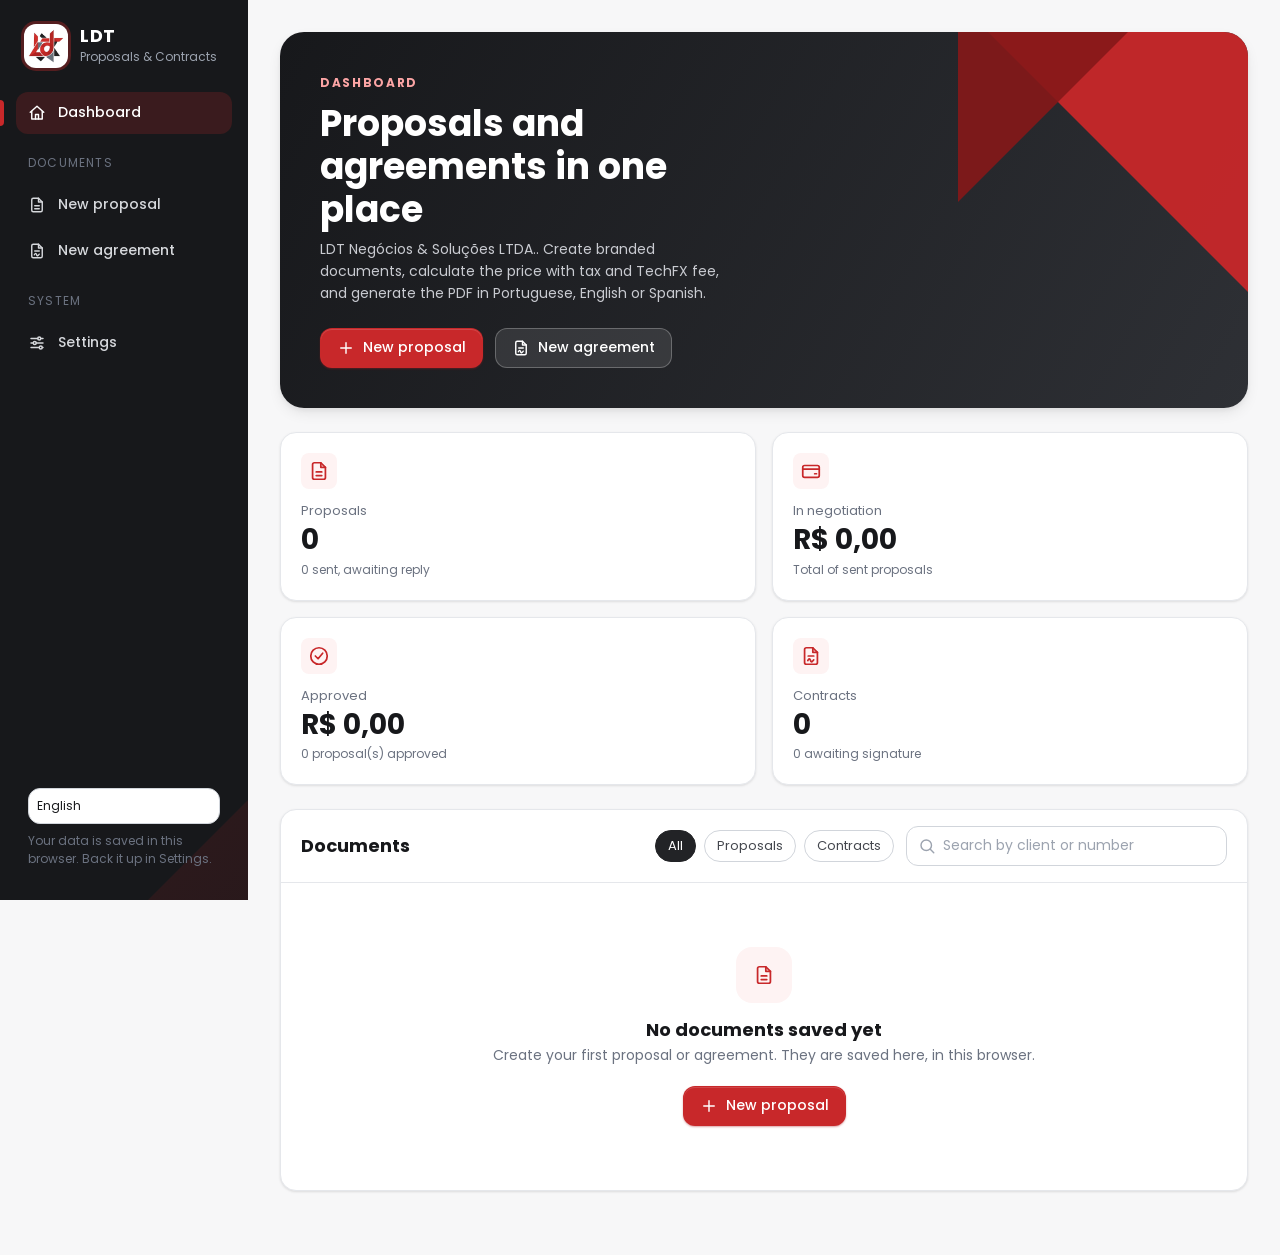
==== index.html @ de551b63 "Atualizacao 13-11-2026 21:10" ====
<!doctype html>
<html lang="pt-BR">
<head>
<meta charset="utf-8">
<meta name="viewport" content="width=device-width,initial-scale=1">
<title>Painel · LDT Propostas &amp; Contratos</title>
<meta name="description" content="Sistema interno da LDT Negócios &amp; Soluções para criar propostas comerciais e contratos.">
<meta name="robots" content="noindex,nofollow">
<meta name="theme-color" content="#17181B">
<link rel="icon" type="image/png" href="assets/img/favicon.png">
<link rel="apple-touch-icon" href="assets/img/apple-touch-icon.png">
<link rel="preload" href="assets/fonts/poppins-400.woff" as="font" type="font/woff" crossorigin>
<link rel="stylesheet" href="assets/css/tokens.css">
<link rel="stylesheet" href="assets/css/base.css">
<link rel="stylesheet" href="assets/css/app.css">
<link rel="stylesheet" href="assets/css/documents.css">
</head>
<body data-root="">
<noscript><p style="padding:24px">Este sistema precisa de JavaScript para funcionar.</p></noscript>
<div id="content" tabindex="-1">
  <div class="page">
    <section class="hero" aria-labelledby="h-hero">
      <span class="eyebrow">Painel</span>
      <h1 id="h-hero">Propostas e contratos num só lugar</h1>
      <p><span id="hero-name">LDT</span>. Crie documentos com a sua marca, calcule o preço com imposto e taxa da TechFX e gere o PDF em português, inglês ou espanhol.</p>
      <div class="hero-actions">
        <a class="btn btn-primary" href="proposta/index.html"><svg class="i" aria-hidden="true"><use href="#i-plus"/></svg>Nova proposta</a>
        <a class="btn btn-secondary" href="contrato/index.html"><svg class="i" aria-hidden="true"><use href="#i-contract"/></svg>Novo contrato</a>
      </div>
    </section>

    <section class="kpis" id="kpis" aria-label="Resumo"></section>

    <section class="card" aria-labelledby="h-docs">
      <div class="list-head">
        <h2 id="h-docs">Documentos</h2>
        <div role="group" aria-label="Filtrar por tipo" style="display:flex;gap:8px">
          <button class="chip" data-filter="todos" aria-pressed="true">Todos</button>
          <button class="chip" data-filter="proposta" aria-pressed="false">Propostas</button>
          <button class="chip" data-filter="contrato" aria-pressed="false">Contratos</button>
        </div>
        <label class="search"><span class="sr-only">Buscar documentos</span><svg class="i" aria-hidden="true"><use href="#i-search"/></svg><input id="q" type="text" placeholder="Buscar por cliente ou número" autocomplete="off"></label>
      </div>
      <div id="list"></div>
    </section>
  </div>
</div>
<script src="assets/js/core/format.js"></script>
<script src="assets/js/core/store.js"></script>
<script src="assets/js/core/docs-i18n.js"></script>
<script src="assets/js/core/pricing.js"></script>
<script src="assets/js/core/i18n-dict.js"></script>
<script src="assets/js/core/i18n.js"></script>
<script src="assets/js/core/ui.js"></script>
<script src="assets/js/core/bridge.js"></script>
<script src="assets/js/modules/shell.js"></script>
<script src="assets/js/modules/dashboard.js"></script>
</body>
</html>
---- assets/css/tokens.css ----
/* ==========================================================================
   LDT · Design Tokens
   Paleta extraída da logo (vermelho, grafite e cinza). Escala de espaçamento
   de 4 px, motion entre 200 e 500 ms (Framework LDT · Módulo 3).
   ========================================================================== */
@font-face{font-family:"Poppins";font-style:normal;font-weight:400;font-display:swap;src:url("../fonts/poppins-400.woff") format("woff")}
@font-face{font-family:"Poppins";font-style:normal;font-weight:500;font-display:swap;src:url("../fonts/poppins-500.woff") format("woff")}
@font-face{font-family:"Poppins";font-style:normal;font-weight:700;font-display:swap;src:url("../fonts/poppins-700.woff") format("woff")}

:root{
  /* Cores · marca */
  --red-50:#FEF3F3; --red-100:#FBE3E3; --red-200:#F5BDBE;
  --red-500:#C8282A; --red-600:#A71F22; --red-700:#861819;
  /* Cores · neutras */
  --ink-950:#101113; --ink-900:#17181B; --ink-800:#222326; --ink-700:#2E3035; --ink-600:#44474E;
  --gray-500:#6B7280; --gray-400:#9CA3AF; --gray-300:#D1D5DB; --gray-200:#E5E7EB; --gray-100:#F1F2F4; --gray-50:#F7F7F8;
  --white:#FFFFFF;
  /* Cores · estados */
  --ok-700:#166534;   --ok-100:#DCFCE7;
  --warn-700:#92400E; --warn-100:#FEF3C7;
  --info-700:#1E40AF; --info-100:#DBEAFE;
  --danger-700:#991B1B; --danger-100:#FEE2E2;

  /* Tipografia */
  --font-sans:"Poppins",system-ui,-apple-system,"Segoe UI",Roboto,Arial,sans-serif;
  --fs-xs:.75rem; --fs-sm:.8125rem; --fs-md:.875rem; --fs-base:1rem; --fs-lg:1.125rem;
  --fs-xl:1.375rem; --fs-2xl:1.75rem; --fs-3xl:2.25rem;
  --lh-tight:1.2; --lh-base:1.55;

  /* Espaçamento (4 px) */
  --s-1:4px; --s-2:8px; --s-3:12px; --s-4:16px; --s-5:20px; --s-6:24px; --s-8:32px; --s-10:40px; --s-12:48px; --s-16:64px;

  /* Raios, sombras e motion */
  --r-sm:8px; --r-md:12px; --r-lg:16px; --r-xl:24px; --r-pill:999px;
  --sh-xs:0 1px 2px rgba(16,17,19,.06);
  --sh-sm:0 1px 3px rgba(16,17,19,.08),0 1px 2px rgba(16,17,19,.04);
  --sh-md:0 6px 16px -4px rgba(16,17,19,.12),0 2px 6px rgba(16,17,19,.05);
  --sh-lg:0 18px 40px -12px rgba(16,17,19,.25);
  --ease:cubic-bezier(.2,.7,.2,1);
  --t-fast:200ms; --t-base:300ms;

  /* Layout */
  --sidebar-w:248px; --form-w:460px; --bar-h:72px;
  --focus:0 0 0 3px rgba(200,40,42,.28);
}
@media (prefers-reduced-motion:reduce){:root{--t-fast:1ms;--t-base:1ms}}
---- assets/css/base.css ----
/* Reset + componentes base */
*,*::before,*::after{box-sizing:border-box}
*{margin:0}
html{-webkit-text-size-adjust:100%;text-size-adjust:100%}
body{font-family:var(--font-sans);font-size:var(--fs-md);line-height:var(--lh-base);color:var(--ink-800);background:var(--gray-50);-webkit-font-smoothing:antialiased;-webkit-print-color-adjust:exact;print-color-adjust:exact}
img,svg{display:block;max-width:100%}
button,input,select,textarea{font:inherit;color:inherit}
a{color:var(--red-600);text-decoration:none}
a:hover{text-decoration:underline}
h1,h2,h3,h4{line-height:var(--lh-tight);color:var(--ink-900);font-weight:700}
:focus-visible{outline:none;box-shadow:var(--focus);border-radius:var(--r-sm)}
.sr-only{position:absolute;width:1px;height:1px;margin:-1px;padding:0;overflow:hidden;clip:rect(0,0,0,0);white-space:nowrap;border:0}
.skip{position:absolute;left:-999px;top:8px;background:var(--ink-900);color:#fff;padding:var(--s-2) var(--s-4);border-radius:var(--r-sm);z-index:200}
.skip:focus{left:8px}
.i{width:18px;height:18px;flex:none;fill:none;stroke:currentColor;stroke-width:1.9;stroke-linecap:round;stroke-linejoin:round}
.i-lg{width:22px;height:22px}

/* Botões */
.btn{display:inline-flex;align-items:center;justify-content:center;gap:var(--s-2);min-height:40px;padding:0 var(--s-4);border:1px solid transparent;border-radius:var(--r-md);font-weight:500;font-size:var(--fs-md);cursor:pointer;white-space:nowrap;transition:background var(--t-fast) var(--ease),border-color var(--t-fast) var(--ease),box-shadow var(--t-fast) var(--ease),transform var(--t-fast) var(--ease);text-decoration:none}
.btn:hover{text-decoration:none}
.btn:active{transform:translateY(1px)}
.btn-primary{background:var(--red-500);color:#fff;box-shadow:0 1px 2px rgba(167,31,34,.4),inset 0 1px 0 rgba(255,255,255,.14)}
.btn-primary:hover{background:var(--red-600)}
.btn-dark{background:var(--ink-800);color:#fff}.btn-dark:hover{background:var(--ink-950)}
.btn-secondary{background:#fff;color:var(--ink-800);border-color:var(--gray-300);box-shadow:var(--sh-xs)}
.btn-secondary:hover{border-color:var(--gray-400);background:var(--gray-50)}
.btn-ghost{background:transparent;color:var(--ink-600)}
.btn-ghost:hover{background:var(--gray-100)}
.btn-danger{background:#fff;color:var(--danger-700);border-color:var(--red-200)}
.btn-danger:hover{background:var(--danger-100)}
.btn-sm{min-height:32px;padding:0 var(--s-3);font-size:var(--fs-sm);border-radius:var(--r-sm)}
.btn-block{width:100%}
.btn[disabled]{opacity:.5;cursor:not-allowed}
.icon-btn{display:inline-grid;place-items:center;width:32px;height:32px;border:0;border-radius:var(--r-sm);background:transparent;color:var(--gray-500);cursor:pointer;transition:background var(--t-fast) var(--ease),color var(--t-fast) var(--ease)}
.icon-btn:hover{background:var(--gray-100);color:var(--ink-800)}
.icon-btn.danger:hover{background:var(--danger-100);color:var(--danger-700)}

/* Campos */
.field{display:flex;flex-direction:column;gap:6px;margin-top:var(--s-3)}
.field:first-child{margin-top:0}
.field>span,.field>label{font-size:var(--fs-xs);font-weight:500;color:var(--gray-500);letter-spacing:.02em}
.field small{font-size:var(--fs-xs);color:var(--gray-500);line-height:1.4}
.field small.warn{color:var(--warn-700)}
input[type=text],input[type=date],input[type=email],input[type=tel],input[type=number],input:not([type]),select,textarea{width:100%;min-height:40px;padding:8px 12px;border:1px solid var(--gray-300);border-radius:var(--r-md);background:#fff;font-size:var(--fs-md);transition:border-color var(--t-fast) var(--ease),box-shadow var(--t-fast) var(--ease)}
textarea{resize:vertical;min-height:88px;line-height:1.5}
input:hover,select:hover,textarea:hover{border-color:var(--gray-400)}
input:focus,select:focus,textarea:focus{outline:none;border-color:var(--red-500);box-shadow:var(--focus)}
input::placeholder,textarea::placeholder{color:var(--gray-400)}
select{appearance:none;background-image:url("data:image/svg+xml,%3Csvg xmlns='http://www.w3.org/2000/svg' width='16' height='16' viewBox='0 0 24 24' fill='none' stroke='%236B7280' stroke-width='2' stroke-linecap='round' stroke-linejoin='round'%3E%3Cpath d='M6 9l6 6 6-6'/%3E%3C/svg%3E");background-repeat:no-repeat;background-position:right 10px center;padding-right:34px}
.row{display:grid;grid-template-columns:1fr 1fr;gap:var(--s-3)}
.row.three{grid-template-columns:repeat(3,1fr)}
.check{display:flex;align-items:flex-start;gap:var(--s-2);margin-top:var(--s-3);font-size:var(--fs-md);color:var(--ink-700);cursor:pointer}
.check input{width:18px;height:18px;margin-top:2px;accent-color:var(--red-500);flex:none}
.hint{font-size:var(--fs-xs);color:var(--gray-500);margin-top:var(--s-2);line-height:1.45}
.sub{font-size:var(--fs-xs);font-weight:700;letter-spacing:.08em;text-transform:uppercase;color:var(--red-600);margin:var(--s-5) 0 0}

/* Cards, badges, tabelas */
.card{background:#fff;border:1px solid var(--gray-200);border-radius:var(--r-lg);box-shadow:var(--sh-sm)}
.badge{display:inline-flex;align-items:center;gap:6px;padding:2px 10px;border-radius:var(--r-pill);font-size:var(--fs-xs);font-weight:500;background:var(--gray-100);color:var(--ink-600)}
.badge::before{content:"";width:6px;height:6px;border-radius:50%;background:currentColor}
.badge.ok{background:var(--ok-100);color:var(--ok-700)}
.badge.warn{background:var(--warn-100);color:var(--warn-700)}
.badge.info{background:var(--info-100);color:var(--info-700)}
.badge.danger{background:var(--danger-100);color:var(--danger-700)}
.badge.red{background:var(--red-100);color:var(--red-700)}
.chip{display:inline-flex;align-items:center;min-height:32px;padding:0 var(--s-3);border:1px solid var(--gray-300);border-radius:var(--r-pill);background:#fff;font-size:var(--fs-sm);cursor:pointer;color:var(--ink-600);transition:all var(--t-fast) var(--ease)}
.chip:hover{border-color:var(--gray-400)}
.chip[aria-pressed=true]{background:var(--ink-800);border-color:var(--ink-800);color:#fff}

/* Modal e toast */
.modal-back{position:fixed;inset:0;background:rgba(16,17,19,.55);display:grid;place-items:center;padding:var(--s-4);z-index:100;animation:fade var(--t-fast) var(--ease)}
.modal{width:min(440px,100%);background:#fff;border-radius:var(--r-xl);box-shadow:var(--sh-lg);padding:var(--s-6);animation:pop var(--t-base) var(--ease)}
.modal h2{font-size:var(--fs-lg);margin-bottom:var(--s-2)}
.modal p{color:var(--gray-500);font-size:var(--fs-md)}
.modal-actions{display:flex;justify-content:flex-end;gap:var(--s-2);margin-top:var(--s-6)}
.toasts{position:fixed;right:var(--s-4);bottom:var(--s-4);display:flex;flex-direction:column;gap:var(--s-2);z-index:150;max-width:min(380px,calc(100vw - 32px))}
.toast{display:flex;gap:var(--s-3);align-items:flex-start;background:var(--ink-900);color:#fff;padding:var(--s-3) var(--s-4);border-radius:var(--r-md);box-shadow:var(--sh-lg);font-size:var(--fs-md);animation:slide var(--t-base) var(--ease)}
.toast.ok .i{color:#86EFAC}.toast.err .i{color:#FCA5A5}.toast.warn .i{color:#FCD34D}
@keyframes fade{from{opacity:0}to{opacity:1}}
@keyframes pop{from{opacity:0;transform:translateY(8px) scale(.98)}to{opacity:1;transform:none}}
@keyframes slide{from{opacity:0;transform:translateX(16px)}to{opacity:1;transform:none}}
---- assets/css/app.css ----
/* App shell, painel, editor */
.app{display:grid;grid-template-columns:var(--sidebar-w) minmax(0,1fr);min-height:100vh}
.sidebar{position:sticky;top:0;height:100vh;display:flex;flex-direction:column;background:var(--ink-900);color:#fff;padding:var(--s-5) var(--s-4);overflow:hidden}
.sidebar::before{content:"";position:absolute;inset:auto -60px -60px auto;width:220px;height:220px;background:linear-gradient(135deg,var(--red-500),var(--red-700));clip-path:polygon(100% 0,100% 100%,0 100%);opacity:.14;pointer-events:none}
.brand{display:flex;align-items:center;gap:var(--s-3);padding:var(--s-1) var(--s-2) var(--s-6);color:#fff;text-decoration:none}
.brand:hover{text-decoration:none}
.brand-mark{display:grid;place-items:center;width:44px;height:44px;border-radius:var(--r-md);background:#fff;overflow:hidden;box-shadow:0 0 0 3px rgba(200,40,42,.35)}
.brand-mark img{width:36px;height:36px;object-fit:contain}
.brand-text b{display:block;font-size:var(--fs-lg);letter-spacing:.04em;line-height:1.1}
.brand-text small{display:block;font-size:var(--fs-xs);color:var(--gray-400);margin-top:2px}
.nav{display:flex;flex-direction:column;gap:var(--s-1)}
.nav-label{font-size:var(--fs-xs);letter-spacing:.1em;text-transform:uppercase;color:var(--gray-500);padding:var(--s-4) var(--s-3) var(--s-2)}
.nav a{position:relative;display:flex;align-items:center;gap:var(--s-3);padding:10px var(--s-3);border-radius:var(--r-md);color:#D6D8DC;font-weight:500;text-decoration:none;transition:background var(--t-fast) var(--ease),color var(--t-fast) var(--ease)}
.nav a:hover{background:rgba(255,255,255,.07);color:#fff}
.nav a[aria-current=page]{background:rgba(200,40,42,.2);color:#fff}
.nav a[aria-current=page]::before{content:"";position:absolute;left:-16px;top:8px;bottom:8px;width:4px;border-radius:0 4px 4px 0;background:var(--red-500)}
.lang select{width:100%;min-height:36px;border:1px solid var(--gray-300);border-radius:var(--r-md);background:#fff;padding:0 8px;font:inherit;color:var(--ink-900);margin-bottom:var(--s-2)}
.sidebar-foot{margin-top:auto;padding:var(--s-3);font-size:var(--fs-xs);color:var(--gray-500);line-height:1.5;position:relative}
.main{min-width:0}
.page{max-width:1180px;margin:0 auto;padding:var(--s-8) var(--s-8) var(--s-16)}
.page-head{display:flex;justify-content:space-between;align-items:flex-end;gap:var(--s-4);flex-wrap:wrap;margin-bottom:var(--s-6)}
.page-head h1{font-size:var(--fs-2xl)}
.page-head p{color:var(--gray-500);margin-top:var(--s-1)}

/* Painel */
.hero{position:relative;overflow:hidden;border-radius:var(--r-xl);background:linear-gradient(120deg,var(--ink-900) 0%,var(--ink-700) 100%);color:#fff;padding:var(--s-10) var(--s-10);margin-bottom:var(--s-6);box-shadow:var(--sh-md)}
.hero::before{content:"";position:absolute;right:-40px;top:-60px;width:360px;height:360px;background:var(--red-500);clip-path:polygon(100% 0,100% 100%,0 0);opacity:.95}
.hero::after{content:"";position:absolute;right:120px;top:0;width:170px;height:170px;background:var(--red-700);clip-path:polygon(0 0,100% 0,0 100%);opacity:.9}
.hero>*{position:relative;z-index:1}
.hero .eyebrow{font-size:var(--fs-xs);letter-spacing:.14em;text-transform:uppercase;color:#FCA5A5;font-weight:700}
.hero h1{color:#fff;font-size:var(--fs-3xl);margin:var(--s-2) 0 var(--s-2);max-width:18ch}
.hero p{color:#C9CBD1;max-width:46ch}
.hero-actions{display:flex;gap:var(--s-3);flex-wrap:wrap;margin-top:var(--s-6)}
.hero .btn-secondary{background:rgba(255,255,255,.1);color:#fff;border-color:rgba(255,255,255,.25);box-shadow:none}
.hero .btn-secondary:hover{background:rgba(255,255,255,.18)}
.kpis{display:grid;grid-template-columns:repeat(4,1fr);gap:var(--s-4);margin-bottom:var(--s-6)}
.kpi{padding:var(--s-5);position:relative;overflow:hidden}
.kpi .k-icon{display:grid;place-items:center;width:36px;height:36px;border-radius:var(--r-sm);background:var(--red-50);color:var(--red-500);margin-bottom:var(--s-3)}
.kpi .k-label{font-size:var(--fs-sm);color:var(--gray-500)}
.kpi .k-value{font-size:var(--fs-2xl);font-weight:700;color:var(--ink-900);line-height:1.2;margin-top:2px;font-variant-numeric:tabular-nums}
.kpi .k-note{font-size:var(--fs-xs);color:var(--gray-500);margin-top:var(--s-1)}
.list-head{display:flex;gap:var(--s-3);align-items:center;flex-wrap:wrap;padding:var(--s-4) var(--s-5);border-bottom:1px solid var(--gray-200)}
.list-head h2{font-size:var(--fs-lg);margin-right:auto}
.search{position:relative;min-width:220px}
.search .i{position:absolute;left:12px;top:11px;color:var(--gray-400)}
.search input{padding-left:36px}
.table-wrap{overflow-x:auto}
table.list{width:100%;border-collapse:collapse}
table.list th{text-align:left;font-size:var(--fs-xs);font-weight:500;letter-spacing:.05em;text-transform:uppercase;color:var(--gray-500);padding:var(--s-3) var(--s-5);background:var(--gray-50);border-bottom:1px solid var(--gray-200);white-space:nowrap}
table.list td{padding:var(--s-3) var(--s-5);border-bottom:1px solid var(--gray-100);vertical-align:middle}
table.list tr:last-child td{border-bottom:0}
table.list tbody tr{transition:background var(--t-fast) var(--ease)}
table.list tbody tr:hover{background:var(--gray-50)}
.doc-title{display:flex;align-items:center;gap:var(--s-3);min-width:220px}
.doc-ico{display:grid;place-items:center;width:36px;height:36px;border-radius:var(--r-sm);flex:none}
.doc-ico.proposta{background:var(--red-50);color:var(--red-500)}
.doc-ico.contrato{background:var(--gray-100);color:var(--ink-700)}
.doc-title a{font-weight:500;color:var(--ink-900)}
.doc-title small{display:block;color:var(--gray-500);font-size:var(--fs-xs)}
.num{font-variant-numeric:tabular-nums;white-space:nowrap}
.row-actions{display:flex;gap:2px;justify-content:flex-end}
.status-select{min-height:32px;padding:2px 30px 2px 10px;font-size:var(--fs-sm);border-radius:var(--r-pill)}
.empty{text-align:center;padding:var(--s-16) var(--s-6);color:var(--gray-500)}
.empty .e-ico{display:grid;place-items:center;width:56px;height:56px;margin:0 auto var(--s-4);border-radius:var(--r-lg);background:var(--red-50);color:var(--red-500)}
.empty h3{font-size:var(--fs-lg);margin-bottom:var(--s-1)}
.empty .btn{margin-top:var(--s-5)}

/* Configurações */
.cfg-grid{display:grid;grid-template-columns:repeat(2,minmax(0,1fr));gap:var(--s-6);align-items:start}
.cfg-card{padding:var(--s-6)}
.cfg-card h2{font-size:var(--fs-lg);margin-bottom:var(--s-1)}
.cfg-card>p{color:var(--gray-500);margin-bottom:var(--s-4)}
.cfg-card.wide{grid-column:1/-1}
.backup-actions{display:flex;gap:var(--s-3);flex-wrap:wrap;margin-top:var(--s-4)}

/* Editor */
.editor{display:flex;flex-direction:column;height:100vh;min-width:0}
.editor-bar{display:flex;align-items:center;justify-content:space-between;gap:var(--s-4);min-height:var(--bar-h);padding:var(--s-3) var(--s-6);background:#fff;border-bottom:1px solid var(--gray-200);flex-wrap:wrap}
.bar-title{font-size:var(--fs-lg)}
.bar-sub{font-size:var(--fs-xs);color:var(--gray-500);display:flex;gap:var(--s-2);align-items:center}
.bar-actions{display:flex;gap:var(--s-2);align-items:center;flex-wrap:wrap}
.bar-actions .status-select{min-width:150px}
.editor-body{flex:1;min-height:0;display:grid;grid-template-columns:var(--form-w) minmax(0,1fr)}
.form-panel{overflow-y:auto;background:#fff;border-right:1px solid var(--gray-200);padding:var(--s-4) var(--s-4) var(--s-16)}
.preview-panel{position:relative;overflow:auto;background:var(--gray-200);background-image:radial-gradient(var(--gray-300) 1px,transparent 1px);background-size:18px 18px;padding:var(--s-8) var(--s-6) var(--s-16)}
.preview-toolbar{position:sticky;top:0;z-index:5;display:flex;justify-content:center;margin:calc(-1*var(--s-4)) 0 var(--s-4)}
.zoom{display:flex;align-items:center;gap:2px;background:var(--ink-900);color:#fff;border-radius:var(--r-pill);padding:4px;box-shadow:var(--sh-md)}
.zoom button{border:0;background:transparent;color:#fff;min-width:32px;height:32px;border-radius:var(--r-pill);cursor:pointer;font-weight:500}
.zoom button:hover{background:rgba(255,255,255,.14)}
.zoom output{min-width:52px;text-align:center;font-size:var(--fs-sm);font-variant-numeric:tabular-nums}
.pending{display:inline-flex;align-items:center;gap:6px;margin-left:var(--s-3);font-size:var(--fs-xs);padding:2px 10px;border-radius:var(--r-pill);background:var(--warn-100);color:var(--warn-700)}
.doc-viewport{display:flex;flex-direction:column;align-items:center;gap:var(--s-6);transform-origin:top center}
.mobile-tabs{display:none}

/* Acordeões do formulário */
.acc{border:1px solid var(--gray-200);border-radius:var(--r-lg);margin-bottom:var(--s-3);background:#fff;transition:box-shadow var(--t-fast) var(--ease)}
.acc[open]{box-shadow:var(--sh-sm);border-color:var(--gray-300)}
.acc>summary{display:flex;align-items:center;gap:var(--s-3);padding:var(--s-3) var(--s-4);cursor:pointer;list-style:none;font-weight:500;color:var(--ink-900);border-radius:var(--r-lg)}
.acc>summary::-webkit-details-marker{display:none}
.acc>summary .step{display:grid;place-items:center;width:26px;height:26px;border-radius:50%;background:var(--gray-100);color:var(--ink-600);font-size:var(--fs-xs);font-weight:700;flex:none}
.acc[open]>summary .step{background:var(--red-500);color:#fff}
.acc>summary .chev{margin-left:auto;color:var(--gray-400);transition:transform var(--t-fast) var(--ease)}
.acc[open]>summary .chev{transform:rotate(180deg)}
.acc-body{padding:0 var(--s-4) var(--s-5)}
.calc-card{margin-top:var(--s-4);border:1px solid var(--gray-200);border-radius:var(--r-md);background:var(--gray-50);padding:var(--s-3) var(--s-4)}
.calc-card h4{font-size:var(--fs-sm);color:var(--red-600);margin-bottom:var(--s-2)}
.ln{display:flex;justify-content:space-between;gap:var(--s-2);font-size:var(--fs-sm);padding:3px 0;color:var(--gray-500)}
.ln b{color:var(--ink-900)}
.ln.tot{border-top:1px solid var(--gray-300);margin-top:var(--s-2);padding-top:var(--s-2);font-weight:700;color:var(--red-600)}
table.ct{width:100%;border-collapse:collapse;margin-top:var(--s-3);font-size:var(--fs-sm)}
table.ct th{background:var(--ink-800);color:#fff;text-align:left;padding:6px 8px;font-weight:500}
table.ct td{padding:6px 8px;border-bottom:1px solid var(--gray-200)}

@media (max-width:1280px){:root{--form-w:400px}.kpis{grid-template-columns:repeat(2,1fr)}}
@media (max-width:1024px){
  .app{grid-template-columns:1fr}
  .sidebar{position:sticky;top:0;z-index:40;height:auto;flex-direction:row;align-items:center;gap:var(--s-3);padding:var(--s-2) var(--s-3);overflow-x:auto}
  .sidebar::before,.nav-label,.sidebar-foot p,.brand-text small{display:none}
  .sidebar-foot{margin:0 0 0 auto;padding:0}
  .brand{padding:0}.brand-mark{width:36px;height:36px}.brand-mark img{width:30px;height:30px}
  .nav{flex-direction:row;gap:var(--s-1)}
  .nav a{padding:8px 12px;white-space:nowrap}.nav a[aria-current=page]::before{display:none}
  .editor{height:auto;min-height:calc(100vh - 54px)}
  .editor-body{display:block}
  .form-panel,.preview-panel{min-height:70vh;border:0}
  .mobile-tabs{display:flex;gap:var(--s-2);padding:var(--s-2) var(--s-4);background:#fff;border-bottom:1px solid var(--gray-200)}
  .mobile-tabs .chip{flex:1;justify-content:center}
  .editor[data-tab=form] .preview-panel,.editor[data-tab=preview] .form-panel{display:none}
  .page{padding:var(--s-5) var(--s-4) var(--s-12)}
  .cfg-grid{grid-template-columns:1fr}
  .hero{padding:var(--s-8) var(--s-6)}.hero h1{font-size:var(--fs-2xl)}
}
@media (max-width:560px){.kpis{grid-template-columns:1fr 1fr}.kpi .k-value{font-size:var(--fs-xl)}.row.three{grid-template-columns:1fr}}
---- assets/css/documents.css ----
/* ==========================================================================
   Documentos A4 (proposta e contrato) + impressão
   ========================================================================== */
.sheet{position:relative;width:210mm;height:297mm;background:#fff;color:var(--ink-800);overflow:hidden;flex:none;box-shadow:0 10px 30px -8px rgba(16,17,19,.3);font-size:9.5pt;line-height:1.55;break-after:page;page-break-after:always}
.sheet:last-child{break-after:auto;page-break-after:auto}
.sheet .topbar{position:absolute;inset:0 0 auto 0;height:5mm;background:var(--red-500)}
.sheet .topbar::after{content:"";position:absolute;left:0;top:0;height:5mm;width:60mm;background:var(--ink-800)}
.sheet .ph{position:absolute;left:20mm;right:20mm;top:11mm;display:flex;justify-content:space-between;align-items:center}
.sheet .ph img{height:11mm;width:auto}
.sheet .ph span{font-size:8pt;color:var(--gray-500);font-weight:500}
.sheet .pf{position:absolute;left:20mm;right:20mm;bottom:10mm;border-top:1px solid var(--gray-200);padding-top:3mm;display:flex;justify-content:space-between;gap:8mm;font-size:7.5pt;color:var(--gray-500)}
.sheet .pad{position:absolute;inset:0;padding:30mm 20mm 24mm}
.sheet p,.sheet li,.sheet td{font-size:9.5pt;line-height:1.55}
.sheet p{margin-bottom:2.5mm}
.sheet h2{font-size:21pt;line-height:1.15;margin:1.5mm 0 5mm;color:var(--ink-900)}
.sheet h3{font-size:10.5pt;margin:5mm 0 2mm;color:var(--ink-900)}
.sheet .eb{font-size:8pt;font-weight:700;color:var(--red-500);letter-spacing:.12em;text-transform:uppercase}
.sheet .sp{height:6mm}
.sheet .note{font-size:7.5pt;color:var(--gray-500);margin-top:2mm}
.sheet ul.b{list-style:none;padding:0;margin:0 0 3mm}
.sheet ul.b li{position:relative;padding-left:5mm;margin-bottom:1.6mm}
.sheet ul.b li::before{content:"";position:absolute;left:0;top:2.1mm;width:2mm;height:2mm;background:var(--red-500);transform:rotate(45deg)}
.sheet table.t{width:100%;border-collapse:collapse;margin-top:2mm}
.sheet table.t th{background:var(--ink-800);color:#fff;text-align:left;font-size:8.5pt;font-weight:500;padding:2.6mm 3mm}
.sheet table.t td{padding:2.6mm 3mm;border-bottom:1px solid var(--gray-200);vertical-align:top}
.sheet table.t td:first-child{font-weight:500;width:42mm}
.sheet table.t td.r,.sheet table.t th.r{text-align:right;white-space:nowrap}
.sheet .ph-mark,.ph-mark{background:#FEF3C7;color:#92400E;border-radius:2px;padding:0 2px}

/* Capa */
.sheet.cover .shapes{position:absolute;right:0;top:0;width:210mm;height:150mm}
.sheet.cover .logo{position:absolute;left:20mm;top:22mm;height:26mm;width:auto}
.sheet.cover .ttl{position:absolute;left:20mm;right:20mm;bottom:78mm}
.sheet.cover .ttl .k{font-size:9pt;font-weight:700;color:var(--red-500);letter-spacing:.14em;text-transform:uppercase}
.sheet.cover .ttl h1{font-size:38pt;line-height:1.05;color:var(--ink-900);margin:4mm 0 5mm}
.sheet.cover .ttl .bar{width:28mm;height:2mm;background:var(--red-500)}
.sheet.cover .client{position:absolute;left:20mm;right:20mm;bottom:22mm;background:var(--ink-800);color:#fff;padding:7mm 8mm;border-left:3mm solid var(--red-500)}
.sheet.cover .client small{display:block;font-size:7.5pt;color:var(--gray-400);letter-spacing:.1em;text-transform:uppercase}
.sheet.cover .client b.nm{display:block;font-size:14pt;margin:1mm 0 4mm;color:#fff}
.sheet.cover .client .meta{display:flex;gap:10mm;font-size:8.5pt;color:var(--gray-300)}
.sheet.cover .client .meta b{color:#fff}
.sheet.cover .contact{position:absolute;left:20mm;right:20mm;bottom:10mm;font-size:7.5pt;color:var(--gray-500)}

/* Investimento */
.sheet .total{display:flex;justify-content:space-between;align-items:center;background:var(--ink-800);color:#fff;padding:6mm 8mm;border-left:3mm solid var(--red-500);margin-top:5mm}
.sheet .total span{font-size:10pt;font-weight:500;letter-spacing:.06em;text-transform:uppercase}
.sheet .total b{font-size:21pt;color:#fff}
.sheet .opts{display:grid;gap:4mm;margin-top:5mm}
.sheet .opt{background:var(--gray-100);border-top:1.2mm solid var(--gray-500);padding:6mm}
.sheet .opt.hl{background:var(--ink-800);color:#fff;border-top-color:var(--red-500)}
.sheet .opt .ot{font-size:8pt;font-weight:700;letter-spacing:.1em;text-transform:uppercase;color:var(--red-500)}
.sheet .opt.hl .ot{color:#FCA5A5}
.sheet .opt .ov{font-size:23pt;font-weight:700;margin:2.5mm 0 1.5mm;line-height:1.15}
.sheet .opt .od{font-size:8pt;color:var(--gray-300)}
.sheet .opt ul{list-style:none;padding:0;margin:3mm 0 0}
.sheet .opt li{font-size:10.5pt;padding:2mm 0;border-bottom:1px solid var(--gray-200)}
.sheet .opt li:last-child{border-bottom:0}
.sheet .opt li small{font-size:8pt;color:var(--gray-500)}

/* Cronograma / aceite */
.sheet .step{display:flex;align-items:center;border-bottom:1px solid var(--gray-200);padding:2.6mm 0}
.sheet .step .n{width:7.5mm;height:7.5mm;background:var(--red-500);color:#fff;font-weight:700;font-size:9pt;display:flex;align-items:center;justify-content:center;margin-right:4mm}
.sheet .step .a{flex:1;font-weight:500}
.sheet .step .d{font-size:9pt;color:var(--gray-500)}
.sheet .box{background:var(--gray-100);border-left:1.2mm solid var(--red-500);padding:5mm 6mm;margin:4mm 0}
.sheet .box p{margin:0 0 3mm}.sheet .box p:last-child{margin:0}
.sheet .cb{display:inline-block;width:3.2mm;height:3.2mm;border:.3mm solid var(--ink-800);margin-right:2mm;vertical-align:-0.5mm;background:#fff}
.sheet .sig{display:flex;gap:14mm;margin-top:8mm}
.sheet .sig div{flex:1;border-top:1px solid var(--ink-800);padding-top:2mm;font-size:8.5pt;line-height:1.4}
.sheet .sig small{color:var(--gray-500);font-size:8pt}
.sheet .thanks{position:absolute;left:20mm;right:20mm;bottom:24mm;background:var(--ink-800);color:#fff;padding:7mm 8mm;border-left:3mm solid var(--red-500)}
.sheet .thanks b{display:block;font-size:12pt;color:#fff;margin-bottom:1mm}
.sheet .thanks span{font-size:8.5pt;color:var(--gray-300)}

/* Contrato */
.sheet.contract .pad{padding:30mm 20mm 24mm}
.sheet.contract .body{display:block}
.sheet.contract .blk{padding-bottom:2.6mm;font-size:9.3pt;line-height:1.5;text-align:justify;hyphens:auto}
.sheet.contract .blk p{margin:0;font-size:9.3pt;text-align:justify}
.sheet.contract .blk ul{margin:1mm 0 0 5mm;padding:0}
.sheet.contract .blk li{font-size:9.3pt;margin-bottom:.8mm;text-align:left}
.sheet.contract .blk.title{text-align:center;padding-bottom:5mm}
.sheet.contract .blk.title h1{font-size:15pt;letter-spacing:.02em;color:var(--ink-900);line-height:1.25}
.sheet.contract .blk.title small{display:block;margin-top:1.5mm;font-size:8.5pt;color:var(--gray-500)}
.sheet.contract .blk.cl{padding-top:3mm;padding-bottom:1.8mm}
.sheet.contract .blk.cl h3{margin:0;font-size:9.6pt;letter-spacing:.03em;color:var(--red-600);text-transform:uppercase}
.sheet.contract .sign-grid{display:grid;grid-template-columns:1fr 1fr;gap:10mm 12mm;padding-top:8mm}
.sheet.contract .sign-grid div{border-top:1px solid var(--ink-800);padding-top:1.6mm;font-size:8.5pt;line-height:1.4;text-align:left}
.sheet.contract .sign-grid small{display:block;color:var(--gray-500);font-size:7.8pt}
.sheet.contract .sign-grid .lbl{font-weight:700;font-size:7.8pt;letter-spacing:.08em;text-transform:uppercase;color:var(--red-600)}
.measure{position:absolute;left:-9999px;top:0;visibility:hidden;width:170mm}
.measure .blk{box-sizing:border-box}

@media print{
  @page{size:A4;margin:0}
  html,body{background:#fff!important}
  .skip,.sidebar,.editor-bar,.mobile-tabs,.form-panel,.preview-toolbar,.toasts,.modal-back,.pending{display:none!important}
  .app{display:block!important}
  .main,.editor,.editor-body,.preview-panel{display:block!important;height:auto!important;min-height:0!important;overflow:visible!important;padding:0!important;margin:0!important;background:none!important;border:0!important}
  .doc-viewport{display:block!important;zoom:1!important;transform:none!important;gap:0!important}
  .sheet{box-shadow:none!important;margin:0!important}
  .ph-mark{background:none!important;color:inherit!important}
}
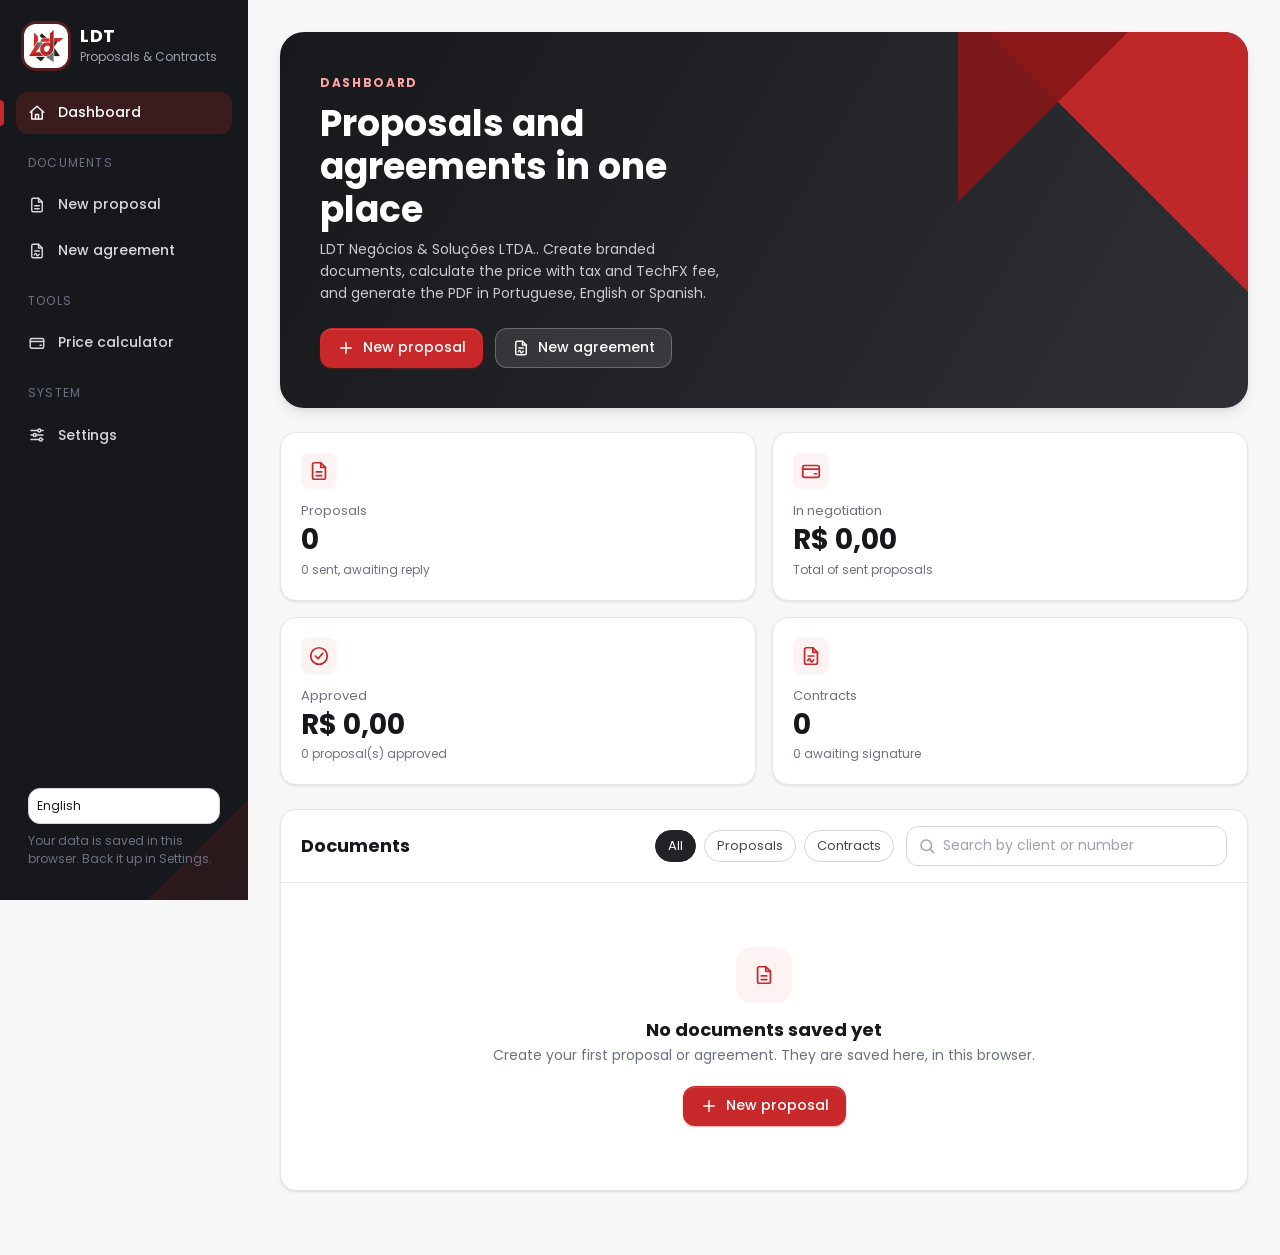
==== commit 2e801d36: "Atualizacao 19-11-2026 17:16" ====
--- a/index.html
+++ b/index.html
@@ -47,6 +47,7 @@
 </div>
 <script src="assets/js/core/format.js"></script>
 <script src="assets/js/core/store.js"></script>
+<script src="assets/js/core/sync.js"></script>
 <script src="assets/js/core/docs-i18n.js"></script>
 <script src="assets/js/core/pricing.js"></script>
 <script src="assets/js/core/i18n-dict.js"></script>
--- a/assets/css/app.css
+++ b/assets/css/app.css
@@ -131,3 +131,30 @@
   .hero{padding:var(--s-8) var(--s-6)}.hero h1{font-size:var(--fs-2xl)}
 }
 @media (max-width:560px){.kpis{grid-template-columns:1fr 1fr}.kpi .k-value{font-size:var(--fs-xl)}.row.three{grid-template-columns:1fr}}
+
+/* Assistente IA */
+.ia-fab{position:fixed;right:20px;bottom:20px;z-index:60;display:inline-flex;align-items:center;gap:8px;padding:12px 18px;border:0;border-radius:var(--r-pill);background:var(--red-500);color:#fff;font:600 var(--fs-md) var(--font-sans);box-shadow:var(--sh-lg,0 8px 24px rgba(16,17,19,.25));cursor:pointer}
+.ia-fab:hover{background:var(--red-600)}.ia-fab:focus-visible{outline:3px solid var(--ink-900);outline-offset:2px}
+.ia-fab .i{width:18px;height:18px;fill:none;stroke:currentColor;stroke-width:2}
+.ia-box{position:fixed;right:20px;bottom:20px;z-index:61;width:min(400px,calc(100vw - 24px));max-height:min(620px,calc(100vh - 40px));display:flex;flex-direction:column;background:#fff;border:1px solid var(--gray-200);border-radius:var(--r-lg);box-shadow:0 16px 48px rgba(16,17,19,.28);overflow:hidden}
+.ia-box[hidden]{display:none}
+.ia-box header{display:flex;justify-content:space-between;align-items:center;padding:12px 16px;background:var(--ink-900);color:#fff}
+.ia-x{background:none;border:0;color:#fff;font-size:22px;line-height:1;cursor:pointer;padding:0 4px}
+.ia-log{flex:1;overflow:auto;padding:12px;display:flex;flex-direction:column;gap:8px;min-height:140px;background:var(--gray-50)}
+.ia-msg{max-width:88%;padding:8px 12px;border-radius:var(--r-md);font-size:var(--fs-sm);line-height:1.45;white-space:pre-wrap}
+.ia-msg.me{align-self:flex-end;background:var(--red-500);color:#fff}
+.ia-msg.bot{align-self:flex-start;background:#fff;border:1px solid var(--gray-200);color:var(--ink-900)}
+.ia-msg.err{background:var(--danger-100);color:var(--danger-700);border-color:var(--danger-100)}
+.ia-msg.wait{color:var(--gray-500);font-style:italic}
+.ia-ex{display:flex;flex-direction:column;gap:6px;padding:8px 12px 0}
+.ia-ex .chip{text-align:left;white-space:normal;font-size:var(--fs-xs);height:auto;padding:6px 10px}
+.ia-form{display:flex;gap:8px;padding:12px;align-items:flex-end}
+.ia-form textarea{flex:1;resize:none;border:1px solid var(--gray-300);border-radius:var(--r-sm);padding:8px 10px;font:inherit;font-size:var(--fs-sm)}
+.ia-form textarea:focus{outline:2px solid var(--red-500);border-color:var(--red-500)}
+.ia-code{display:flex;gap:6px}.ia-code input{flex:1;padding:8px;border:1px solid var(--gray-300);border-radius:var(--r-sm)}
+.ia-note{margin:0;padding:0 12px 10px;font-size:var(--fs-xs);color:var(--gray-500)}
+@media print{.ia-fab,.ia-box{display:none!important}}
+
+.ia-tabs{display:flex;gap:4px;padding:8px 12px 0;background:#fff}
+.ia-tabs button{flex:1;padding:6px 8px;border:1px solid var(--gray-300);border-radius:var(--r-pill);background:#fff;font:500 var(--fs-xs) var(--font-sans);cursor:pointer}
+.ia-tabs button[aria-pressed=true]{background:var(--ink-900);border-color:var(--ink-900);color:#fff}
